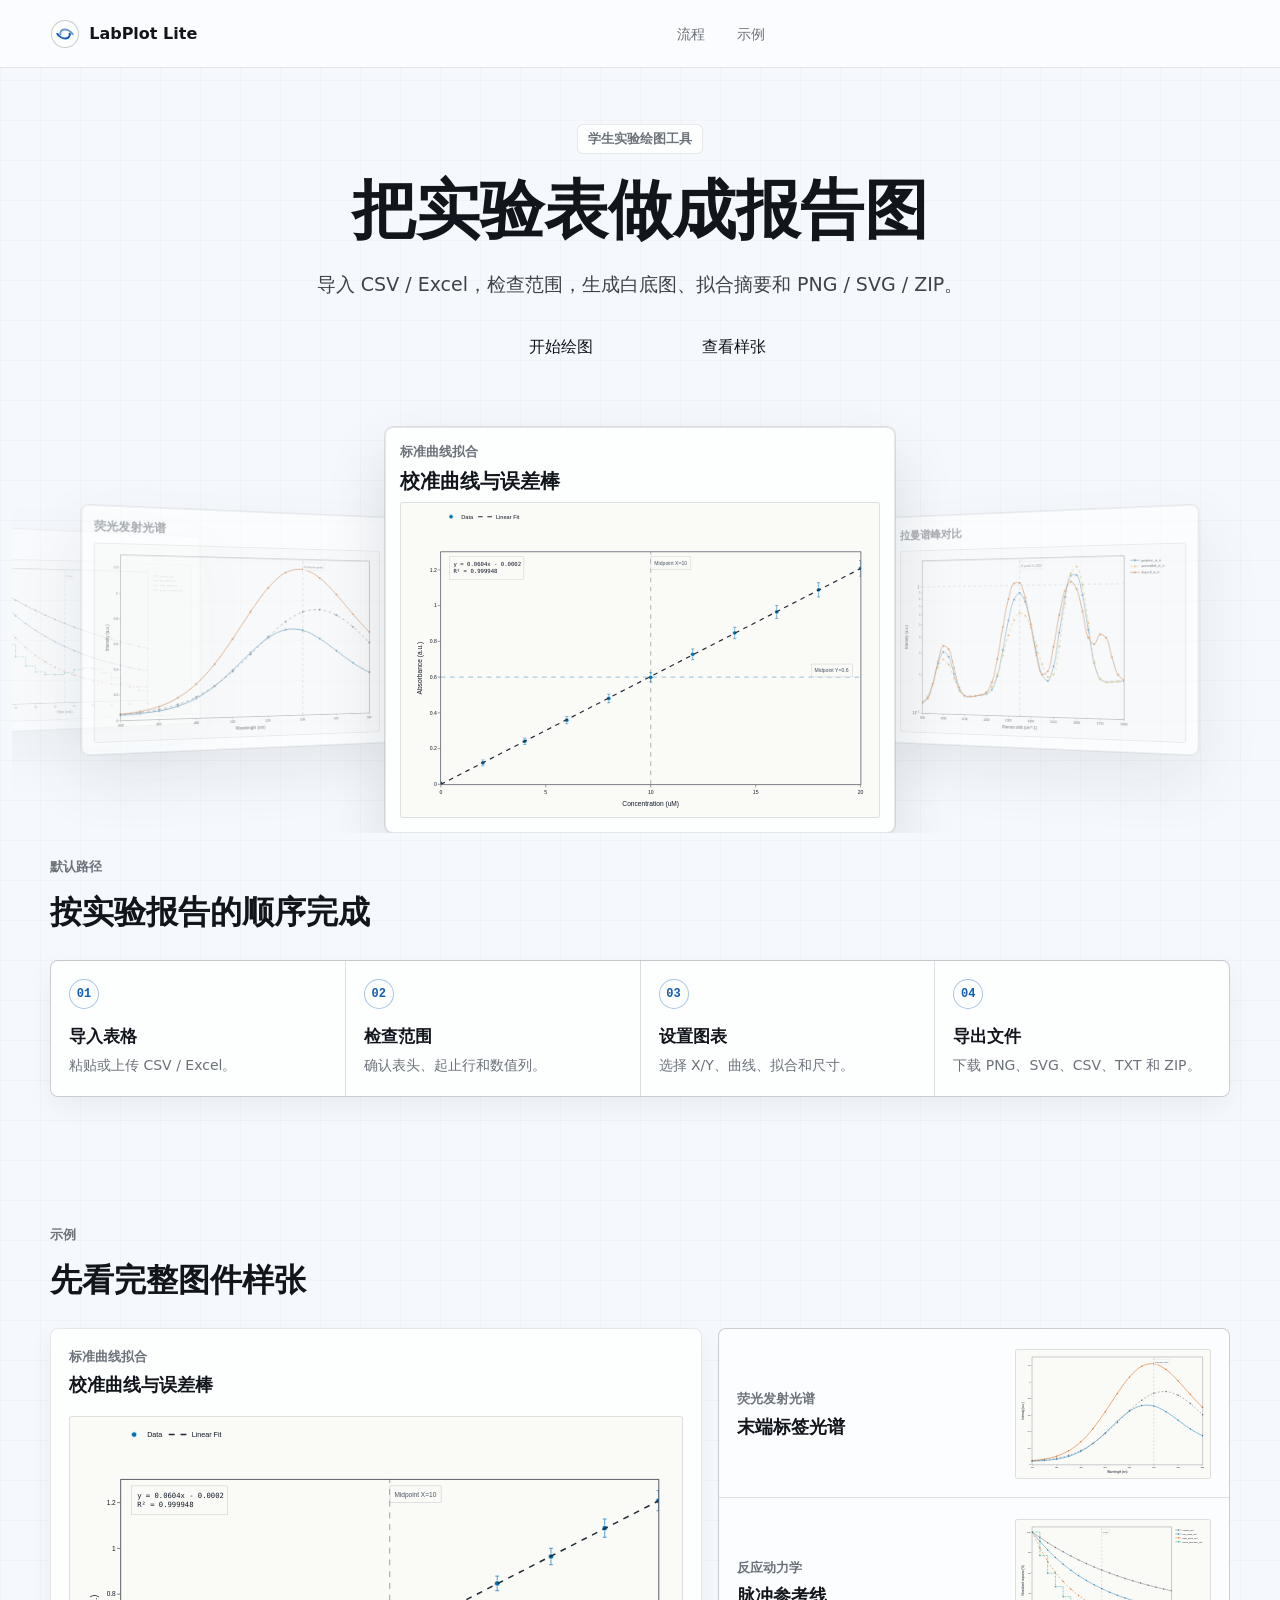
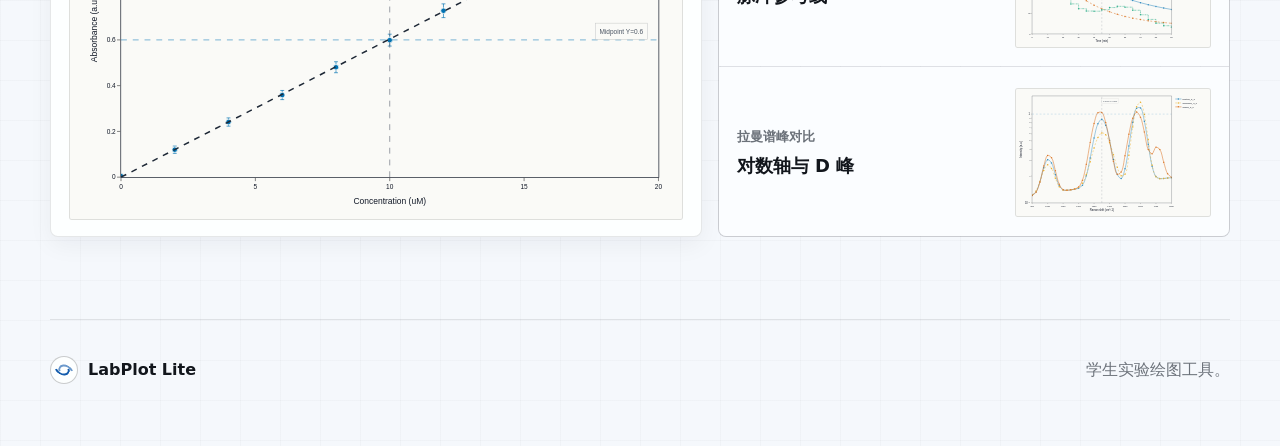
==== index.html @ a8cd8482 "Refine landing hero showcase" ====
<!doctype html>
<html lang="zh-CN">
<head>
  <meta charset="utf-8">
  <meta name="viewport" content="width=device-width, initial-scale=1, viewport-fit=cover">
  <meta http-equiv="Content-Security-Policy" content="default-src 'self'; script-src 'self' https://1.www.s81c.com https://cdn.jsdelivr.net https://cdn.plot.ly; style-src 'self' 'unsafe-inline'; img-src 'self' data: blob:; connect-src 'self' data: blob:; object-src 'none'; base-uri 'self'; form-action 'none'">
  <link rel="icon" href="./static/logo_dark.png" type="image/png">
  <title>LabPlot Lite - 学生实验绘图工具</title>
  <script src="./static/theme.js"></script>
  <link rel="stylesheet" href="./static/style.css">
  <script type="module" src="https://1.www.s81c.com/common/carbon/web-components/version/v2.17.0/button.min.js" integrity="sha384-37nzM7RkCqKEoweIhup6IehzDkCjyC3H0004vi7UYiESsNPlRlporfpXPCtAKk6b" crossorigin="anonymous"></script>
  <script defer src="./static/js/landing-motion.js"></script>
</head>

<body>
  <main class="site landing-page" id="main-content">
    <header class="nav">
      <a class="brand" href="./index.html" aria-label="LabPlot Lite 首页">
        <span class="brand-mark" aria-hidden="true"></span>
        <span class="brand-text">LabPlot Lite</span>
      </a>

      <nav class="nav-links" aria-label="首页导航">
        <a href="#workflow">流程</a>
        <a href="#samples">示例</a>
      </nav>
    </header>

    <section class="hero landing-hero" id="heroSection" aria-labelledby="heroTitle">
      <div class="hero-copy">
        <div class="eyebrow">学生实验绘图工具</div>
        <h1 id="heroTitle">把实验表做成报告图</h1>
        <p class="hero-desc">导入 CSV / Excel，检查范围，生成白底图、拟合摘要和 PNG / SVG / ZIP。</p>

        <div class="hero-actions">
          <cds-button href="./workbench.html?mode=simple" kind="primary" size="lg">开始绘图</cds-button>
          <cds-button href="#samples" kind="tertiary" size="md">查看样张</cds-button>
        </div>
      </div>

      <div class="hero-showcase" aria-label="真实样例图件预览">
        <a class="hero-showcase-card hero-showcase-card-side hero-showcase-card-left-far" href="./workbench.html?sample=sample_02_voltage_scale.xlsx">
          <span>反应动力学</span>
          <img class="sample-preview-image" src="./static/sample-previews/sample_02_voltage_scale.svg" alt="" decoding="async">
        </a>

        <a class="hero-showcase-card hero-showcase-card-side hero-showcase-card-left" href="./workbench.html?sample=sample_01_temp_c_to_k.xlsx">
          <span>荧光发射光谱</span>
          <img class="sample-preview-image" src="./static/sample-previews/sample_01_temp_c_to_k.svg" alt="" decoding="async">
        </a>

        <a class="hero-showcase-card hero-showcase-card-main" href="./workbench.html?sample=sample_03_abs_error.xlsx" aria-label="打开标准曲线拟合样例">
          <span>标准曲线拟合</span>
          <strong>校准曲线与误差棒</strong>
          <img
            class="sample-preview-image"
            src="./static/sample-previews/sample_03_abs_error.svg"
            alt="由 sample_03_abs_error.xlsx 生成的标准曲线拟合图预览"
            decoding="async"
          >
        </a>

        <a class="hero-showcase-card hero-showcase-card-side hero-showcase-card-right" href="./workbench.html?sample=sample_04_invalid_log.xlsx">
          <span>拉曼谱峰对比</span>
          <img class="sample-preview-image" src="./static/sample-previews/sample_04_invalid_log.svg" alt="" decoding="async">
        </a>
      </div>
    </section>

    <section class="workflow-section" id="workflow" aria-labelledby="workflowTitle">
      <div class="section-heading" data-reveal>
        <span>默认路径</span>
        <h2 id="workflowTitle">按实验报告的顺序完成</h2>
      </div>

      <ol class="workflow-list" aria-label="LabPlot Lite 使用流程" data-reveal>
        <li>
          <span>01</span>
          <strong>导入表格</strong>
          <p>粘贴或上传 CSV / Excel。</p>
        </li>
        <li>
          <span>02</span>
          <strong>检查范围</strong>
          <p>确认表头、起止行和数值列。</p>
        </li>
        <li>
          <span>03</span>
          <strong>设置图表</strong>
          <p>选择 X/Y、曲线、拟合和尺寸。</p>
        </li>
        <li>
          <span>04</span>
          <strong>导出文件</strong>
          <p>下载 PNG、SVG、CSV、TXT 和 ZIP。</p>
        </li>
      </ol>
    </section>

    <section class="sample-gallery" id="samples" aria-labelledby="samplesTitle">
      <div class="section-heading" data-reveal>
        <span>示例</span>
        <h2 id="samplesTitle">先看完整图件样张</h2>
      </div>

      <div class="sample-chart-grid">
        <a class="sample-chart-card sample-chart-wide" href="./workbench.html?sample=sample_03_abs_error.xlsx" data-reveal>
          <div>
            <span>标准曲线拟合</span>
            <strong>校准曲线与误差棒</strong>
          </div>
          <img
            class="sample-preview-image"
            src="./static/sample-previews/sample_03_abs_error.svg"
            alt=""
            loading="lazy"
            decoding="async"
          >
        </a>

        <div class="sample-chart-list" data-reveal>
          <a class="sample-chart-card sample-chart-row" href="./workbench.html?sample=sample_01_temp_c_to_k.xlsx">
            <div>
              <span>荧光发射光谱</span>
              <strong>末端标签光谱</strong>
            </div>
            <img class="sample-preview-image" src="./static/sample-previews/sample_01_temp_c_to_k.svg" alt="" loading="lazy" decoding="async">
          </a>

          <a class="sample-chart-card sample-chart-row" href="./workbench.html?sample=sample_02_voltage_scale.xlsx">
            <div>
              <span>反应动力学</span>
              <strong>脉冲参考线</strong>
            </div>
            <img class="sample-preview-image" src="./static/sample-previews/sample_02_voltage_scale.svg" alt="" loading="lazy" decoding="async">
          </a>

          <a class="sample-chart-card sample-chart-row" href="./workbench.html?sample=sample_04_invalid_log.xlsx">
            <div>
              <span>拉曼谱峰对比</span>
              <strong>对数轴与 D 峰</strong>
            </div>
            <img class="sample-preview-image" src="./static/sample-previews/sample_04_invalid_log.svg" alt="" loading="lazy" decoding="async">
          </a>
        </div>
      </div>
    </section>

    <footer class="footer">
      <div class="footer-brand">
        <span class="brand-mark" aria-hidden="true"></span>
        <strong>LabPlot Lite</strong>
      </div>
      <p>学生实验绘图工具。</p>
    </footer>
  </main>
</body>
</html>
---- static/style.css ----
@import "./styles/base.css";
@import "./styles/navigation.css";
@import "./styles/landing.css";
@import "./styles/workbench.css";
@import "./styles/plot.css";
@import "./styles/footer.css";
@import "./styles/responsive.css";
@import "./styles/motion.css";

body {
  font-family: var(--font-sans);
}

.hero h1,
.section-heading h2,
.mode-landing h1,
.simple-mode h1,
.workbench-head h1 {
  font-family: var(--font-display);
}

#plotForm {
  container-type: inline-size;
}

.plot-config-main,
.plot-readiness {
  min-width: 0;
}

cds-button[aria-disabled="true"] {
  pointer-events: none;
  cursor: not-allowed;
  opacity: 0.55;
}

@container (max-width: 940px) {
  .plot-config-layout {
    grid-template-columns: 1fr;
  }

  .plot-readiness-grid {
    grid-template-columns: repeat(3, minmax(0, 1fr));
  }
}
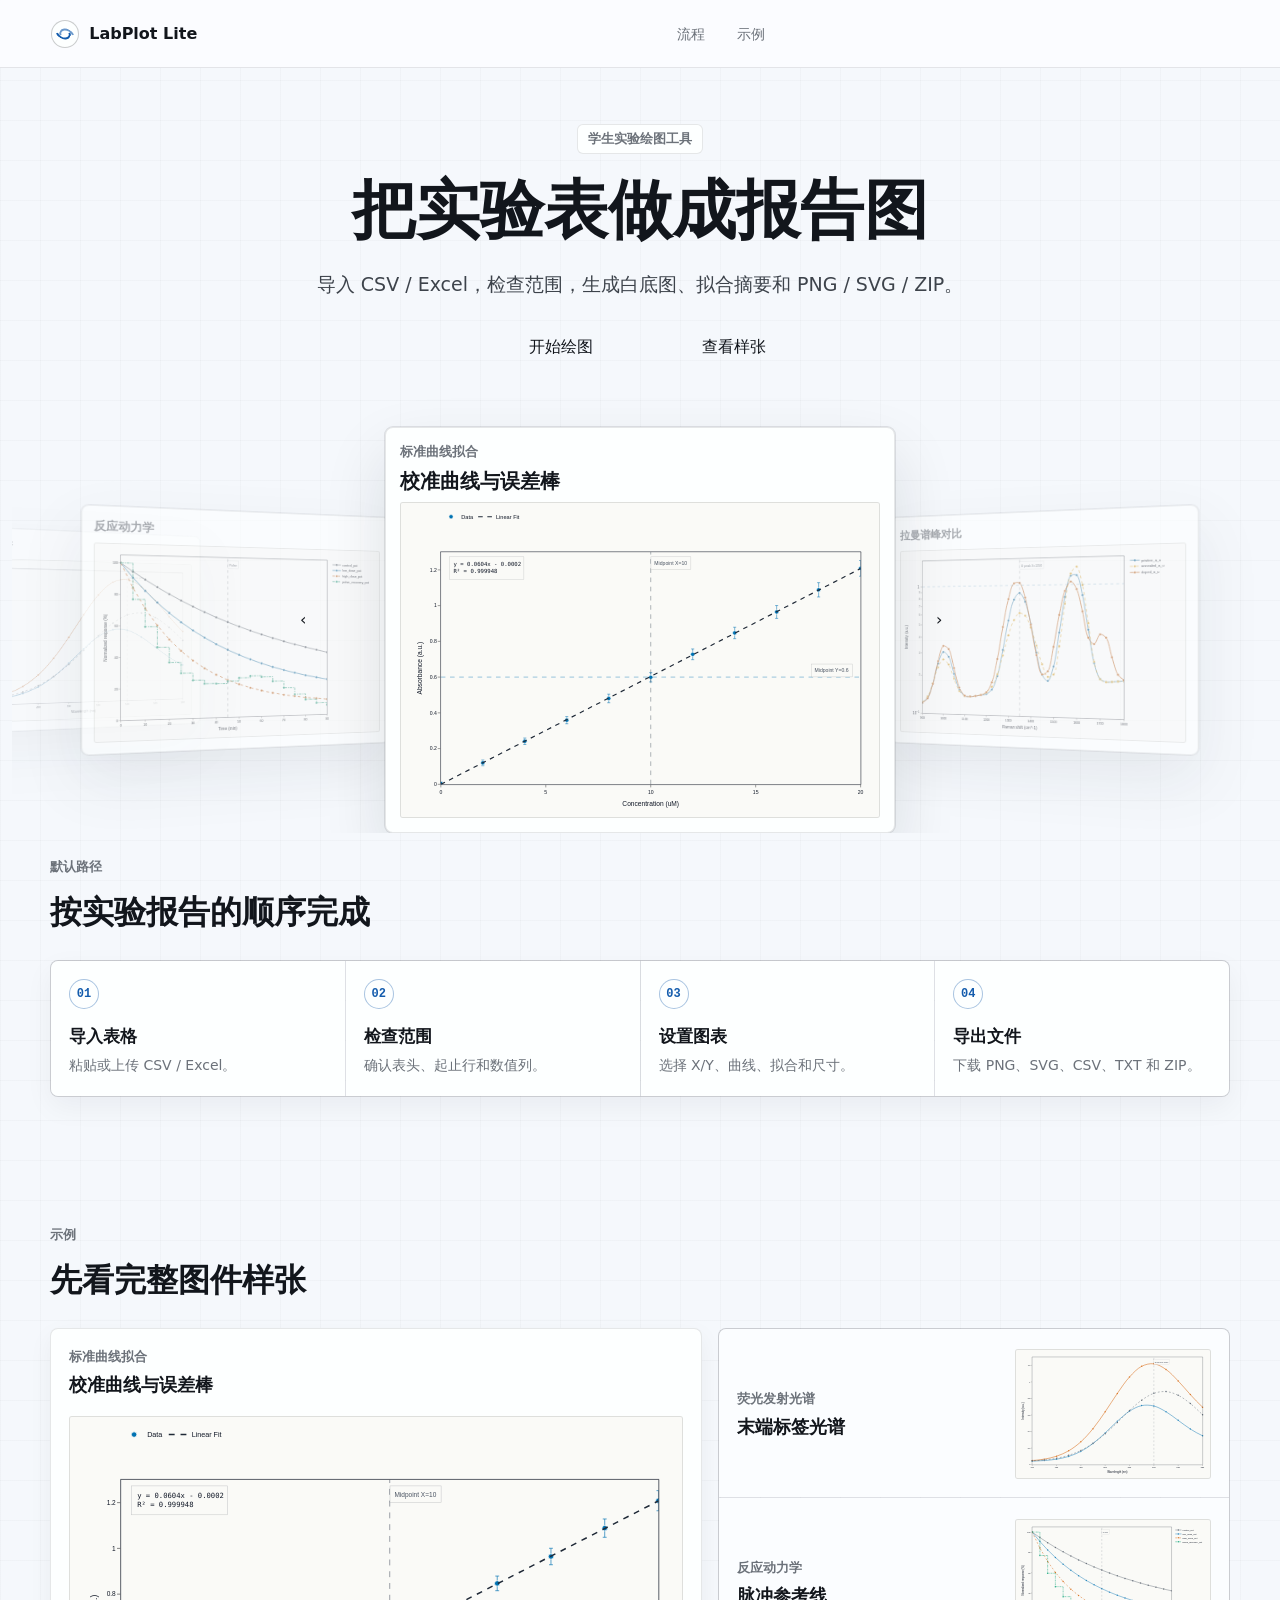
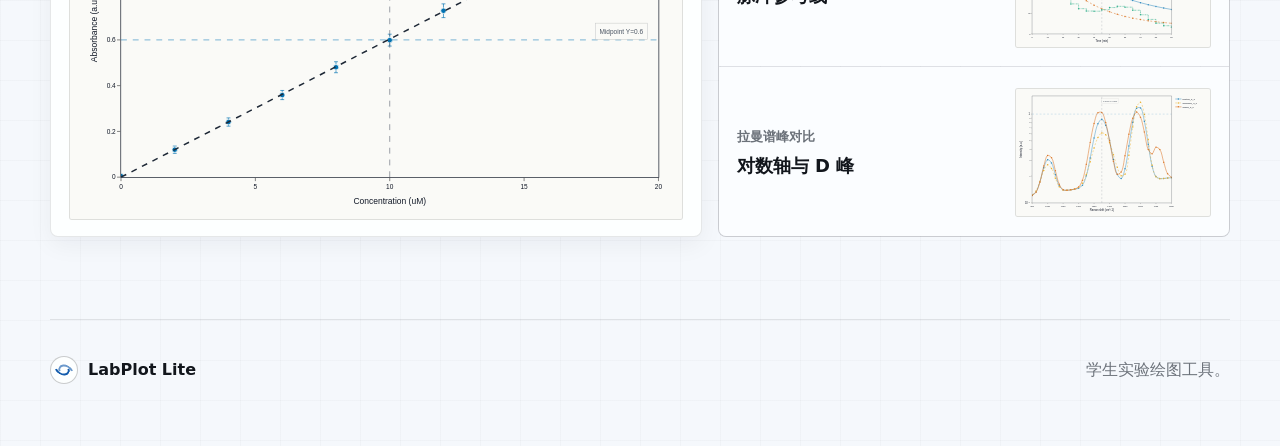
==== commit b278ee89: "Add landing hero carousel controls" ====
--- a/index.html
+++ b/index.html
@@ -38,32 +38,41 @@
         </div>
       </div>
 
-      <div class="hero-showcase" aria-label="真实样例图件预览">
-        <a class="hero-showcase-card hero-showcase-card-side hero-showcase-card-left-far" href="./workbench.html?sample=sample_02_voltage_scale.xlsx">
-          <span>反应动力学</span>
-          <img class="sample-preview-image" src="./static/sample-previews/sample_02_voltage_scale.svg" alt="" decoding="async">
-        </a>
+      <div class="hero-showcase-shell" data-hero-carousel>
+        <cds-button class="hero-showcase-control hero-showcase-control-prev" kind="tertiary" size="sm" aria-label="上一张样张" tooltip-text="上一张样张" has-icon-only data-hero-prev>‹</cds-button>
 
-        <a class="hero-showcase-card hero-showcase-card-side hero-showcase-card-left" href="./workbench.html?sample=sample_01_temp_c_to_k.xlsx">
-          <span>荧光发射光谱</span>
-          <img class="sample-preview-image" src="./static/sample-previews/sample_01_temp_c_to_k.svg" alt="" decoding="async">
-        </a>
+        <div class="hero-showcase" aria-label="真实样例图件预览" data-hero-track>
+          <a class="hero-showcase-card hero-showcase-card-side hero-showcase-card-left-far" href="./workbench.html?sample=sample_01_temp_c_to_k.xlsx" data-hero-card>
+            <span>荧光发射光谱</span>
+            <strong>末端标签光谱</strong>
+            <img class="sample-preview-image" src="./static/sample-previews/sample_01_temp_c_to_k.svg" alt="" decoding="async">
+          </a>
 
-        <a class="hero-showcase-card hero-showcase-card-main" href="./workbench.html?sample=sample_03_abs_error.xlsx" aria-label="打开标准曲线拟合样例">
-          <span>标准曲线拟合</span>
-          <strong>校准曲线与误差棒</strong>
-          <img
-            class="sample-preview-image"
-            src="./static/sample-previews/sample_03_abs_error.svg"
-            alt="由 sample_03_abs_error.xlsx 生成的标准曲线拟合图预览"
-            decoding="async"
-          >
-        </a>
+          <a class="hero-showcase-card hero-showcase-card-side hero-showcase-card-left" href="./workbench.html?sample=sample_02_voltage_scale.xlsx" data-hero-card>
+            <span>反应动力学</span>
+            <strong>脉冲参考线</strong>
+            <img class="sample-preview-image" src="./static/sample-previews/sample_02_voltage_scale.svg" alt="" decoding="async">
+          </a>
 
-        <a class="hero-showcase-card hero-showcase-card-side hero-showcase-card-right" href="./workbench.html?sample=sample_04_invalid_log.xlsx">
-          <span>拉曼谱峰对比</span>
-          <img class="sample-preview-image" src="./static/sample-previews/sample_04_invalid_log.svg" alt="" decoding="async">
-        </a>
+          <a class="hero-showcase-card hero-showcase-card-main" href="./workbench.html?sample=sample_03_abs_error.xlsx" aria-label="打开标准曲线拟合样例" data-hero-card data-hero-active="true">
+            <span>标准曲线拟合</span>
+            <strong>校准曲线与误差棒</strong>
+            <img
+              class="sample-preview-image"
+              src="./static/sample-previews/sample_03_abs_error.svg"
+              alt="由 sample_03_abs_error.xlsx 生成的标准曲线拟合图预览"
+              decoding="async"
+            >
+          </a>
+
+          <a class="hero-showcase-card hero-showcase-card-side hero-showcase-card-right" href="./workbench.html?sample=sample_04_invalid_log.xlsx" data-hero-card>
+            <span>拉曼谱峰对比</span>
+            <strong>对数轴与 D 峰</strong>
+            <img class="sample-preview-image" src="./static/sample-previews/sample_04_invalid_log.svg" alt="" decoding="async">
+          </a>
+        </div>
+
+        <cds-button class="hero-showcase-control hero-showcase-control-next" kind="tertiary" size="sm" aria-label="下一张样张" tooltip-text="下一张样张" has-icon-only data-hero-next>›</cds-button>
       </div>
     </section>
 
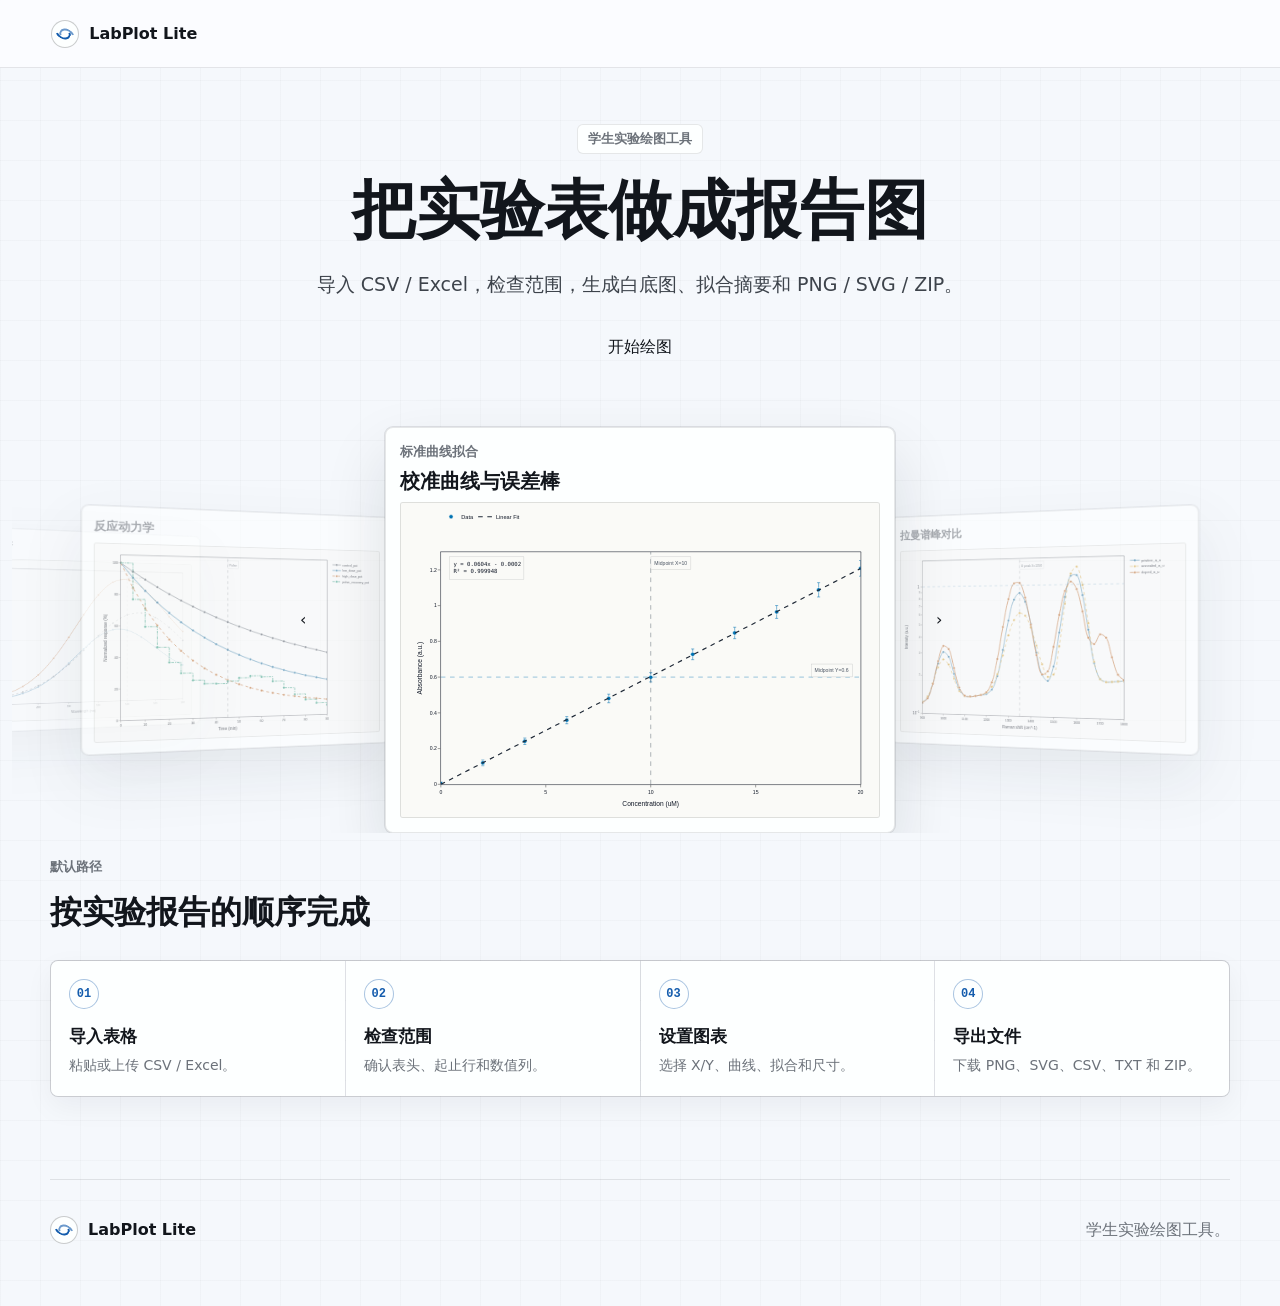
==== commit ae4c07a8: "Remove redundant landing sample section" ====
--- a/index.html
+++ b/index.html
@@ -19,11 +19,6 @@
         <span class="brand-mark" aria-hidden="true"></span>
         <span class="brand-text">LabPlot Lite</span>
       </a>
-
-      <nav class="nav-links" aria-label="首页导航">
-        <a href="#workflow">流程</a>
-        <a href="#samples">示例</a>
-      </nav>
     </header>
 
     <section class="hero landing-hero" id="heroSection" aria-labelledby="heroTitle">
@@ -34,7 +29,6 @@
 
         <div class="hero-actions">
           <cds-button href="./workbench.html?mode=simple" kind="primary" size="lg">开始绘图</cds-button>
-          <cds-button href="#samples" kind="tertiary" size="md">查看样张</cds-button>
         </div>
       </div>
 
@@ -106,55 +100,6 @@
       </ol>
     </section>
 
-    <section class="sample-gallery" id="samples" aria-labelledby="samplesTitle">
-      <div class="section-heading" data-reveal>
-        <span>示例</span>
-        <h2 id="samplesTitle">先看完整图件样张</h2>
-      </div>
-
-      <div class="sample-chart-grid">
-        <a class="sample-chart-card sample-chart-wide" href="./workbench.html?sample=sample_03_abs_error.xlsx" data-reveal>
-          <div>
-            <span>标准曲线拟合</span>
-            <strong>校准曲线与误差棒</strong>
-          </div>
-          <img
-            class="sample-preview-image"
-            src="./static/sample-previews/sample_03_abs_error.svg"
-            alt=""
-            loading="lazy"
-            decoding="async"
-          >
-        </a>
-
-        <div class="sample-chart-list" data-reveal>
-          <a class="sample-chart-card sample-chart-row" href="./workbench.html?sample=sample_01_temp_c_to_k.xlsx">
-            <div>
-              <span>荧光发射光谱</span>
-              <strong>末端标签光谱</strong>
-            </div>
-            <img class="sample-preview-image" src="./static/sample-previews/sample_01_temp_c_to_k.svg" alt="" loading="lazy" decoding="async">
-          </a>
-
-          <a class="sample-chart-card sample-chart-row" href="./workbench.html?sample=sample_02_voltage_scale.xlsx">
-            <div>
-              <span>反应动力学</span>
-              <strong>脉冲参考线</strong>
-            </div>
-            <img class="sample-preview-image" src="./static/sample-previews/sample_02_voltage_scale.svg" alt="" loading="lazy" decoding="async">
-          </a>
-
-          <a class="sample-chart-card sample-chart-row" href="./workbench.html?sample=sample_04_invalid_log.xlsx">
-            <div>
-              <span>拉曼谱峰对比</span>
-              <strong>对数轴与 D 峰</strong>
-            </div>
-            <img class="sample-preview-image" src="./static/sample-previews/sample_04_invalid_log.svg" alt="" loading="lazy" decoding="async">
-          </a>
-        </div>
-      </div>
-    </section>
-
     <footer class="footer">
       <div class="footer-brand">
         <span class="brand-mark" aria-hidden="true"></span>
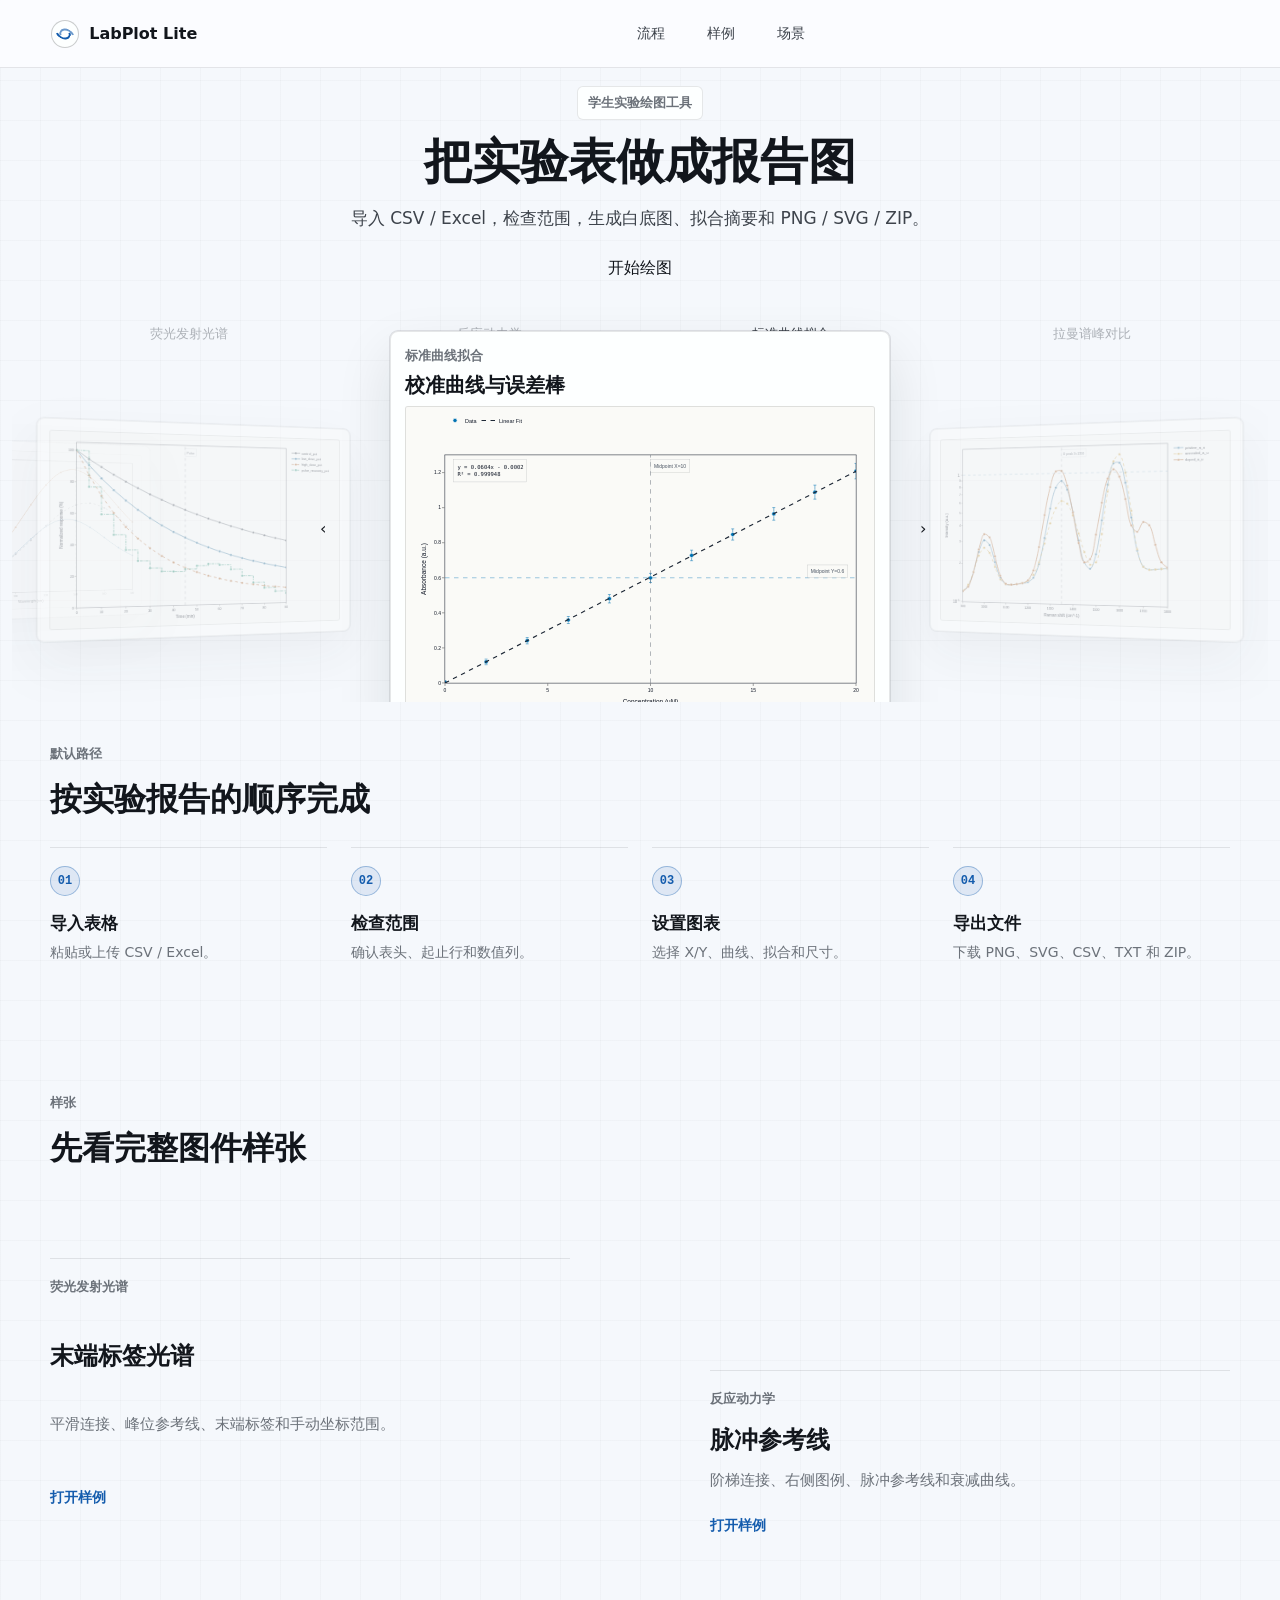
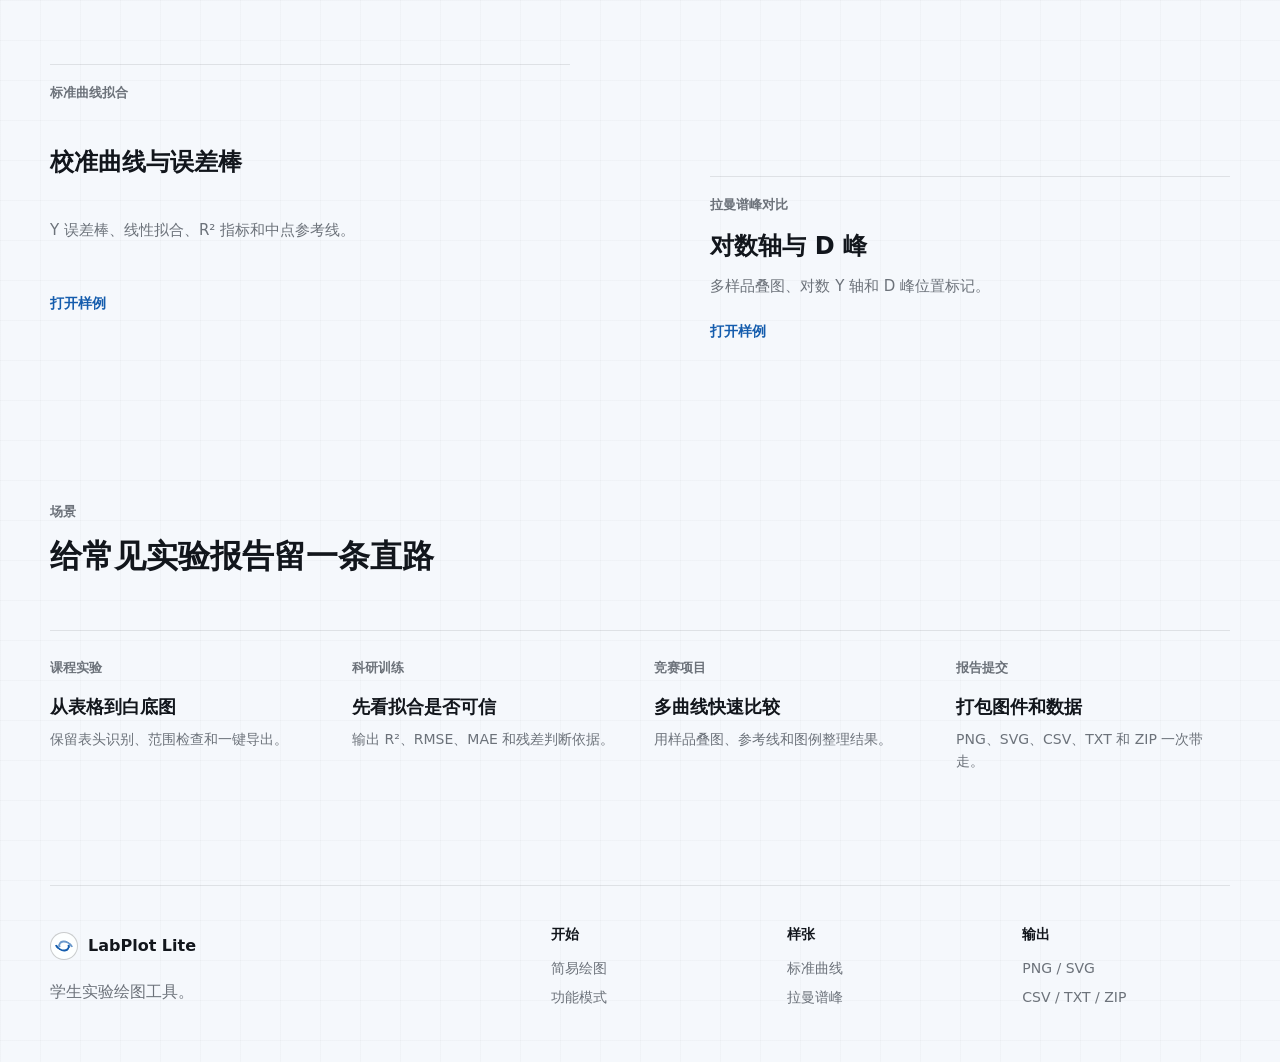
==== commit 69f46a8c: "Polish landing page showcase" ====
--- a/index.html
+++ b/index.html
@@ -19,6 +19,11 @@
         <span class="brand-mark" aria-hidden="true"></span>
         <span class="brand-text">LabPlot Lite</span>
       </a>
+      <nav class="nav-links" aria-label="首页导航">
+        <a href="#workflow">流程</a>
+        <a href="#samples">样例</a>
+        <a href="#useCases">场景</a>
+      </nav>
     </header>
 
     <section class="hero landing-hero" id="heroSection" aria-labelledby="heroTitle">
@@ -33,9 +38,16 @@
       </div>
 
       <div class="hero-showcase-shell" data-hero-carousel>
-        <cds-button class="hero-showcase-control hero-showcase-control-prev" kind="tertiary" size="sm" aria-label="上一张样张" tooltip-text="上一张样张" has-icon-only data-hero-prev>‹</cds-button>
-
-        <div class="hero-showcase" aria-label="真实样例图件预览" data-hero-track>
+        <div class="hero-showcase-labels" aria-hidden="true">
+          <span data-hero-label>荧光发射光谱</span>
+          <span data-hero-label>反应动力学</span>
+          <span data-hero-label data-hero-label-active="true">标准曲线拟合</span>
+          <span data-hero-label>拉曼谱峰对比</span>
+        </div>
+
+        <cds-button class="hero-showcase-control hero-showcase-control-prev" kind="tertiary" size="sm" aria-label="上一张样张" has-icon-only data-hero-prev>‹</cds-button>
+
+        <div class="hero-showcase" aria-label="真实样例图件预览">
           <a class="hero-showcase-card hero-showcase-card-side hero-showcase-card-left-far" href="./workbench.html?sample=sample_01_temp_c_to_k.xlsx" data-hero-card>
             <span>荧光发射光谱</span>
             <strong>末端标签光谱</strong>
@@ -66,7 +78,7 @@
           </a>
         </div>
 
-        <cds-button class="hero-showcase-control hero-showcase-control-next" kind="tertiary" size="sm" aria-label="下一张样张" tooltip-text="下一张样张" has-icon-only data-hero-next>›</cds-button>
+        <cds-button class="hero-showcase-control hero-showcase-control-next" kind="tertiary" size="sm" aria-label="下一张样张" has-icon-only data-hero-next>›</cds-button>
       </div>
     </section>
 
@@ -100,12 +112,96 @@
       </ol>
     </section>
 
+    <section class="sample-index-section" id="samples" aria-labelledby="samplesTitle">
+      <div class="section-heading" data-reveal>
+        <span>样张</span>
+        <h2 id="samplesTitle">先看完整图件样张</h2>
+      </div>
+
+      <div class="sample-index-list" data-reveal>
+        <a class="sample-index-item" href="./workbench.html?sample=sample_01_temp_c_to_k.xlsx">
+          <span>荧光发射光谱</span>
+          <strong>末端标签光谱</strong>
+          <p>平滑连接、峰位参考线、末端标签和手动坐标范围。</p>
+          <em>打开样例</em>
+        </a>
+        <a class="sample-index-item sample-index-offset" href="./workbench.html?sample=sample_02_voltage_scale.xlsx">
+          <span>反应动力学</span>
+          <strong>脉冲参考线</strong>
+          <p>阶梯连接、右侧图例、脉冲参考线和衰减曲线。</p>
+          <em>打开样例</em>
+        </a>
+        <a class="sample-index-item" href="./workbench.html?sample=sample_03_abs_error.xlsx">
+          <span>标准曲线拟合</span>
+          <strong>校准曲线与误差棒</strong>
+          <p>Y 误差棒、线性拟合、R² 指标和中点参考线。</p>
+          <em>打开样例</em>
+        </a>
+        <a class="sample-index-item sample-index-offset" href="./workbench.html?sample=sample_04_invalid_log.xlsx">
+          <span>拉曼谱峰对比</span>
+          <strong>对数轴与 D 峰</strong>
+          <p>多样品叠图、对数 Y 轴和 D 峰位置标记。</p>
+          <em>打开样例</em>
+        </a>
+      </div>
+    </section>
+
+    <section class="usecase-section" id="useCases" aria-labelledby="useCaseTitle">
+      <div class="section-heading" data-reveal>
+        <span>场景</span>
+        <h2 id="useCaseTitle">给常见实验报告留一条直路</h2>
+      </div>
+
+      <div class="usecase-list" data-reveal>
+        <div>
+          <span>课程实验</span>
+          <strong>从表格到白底图</strong>
+          <p>保留表头识别、范围检查和一键导出。</p>
+        </div>
+        <div>
+          <span>科研训练</span>
+          <strong>先看拟合是否可信</strong>
+          <p>输出 R²、RMSE、MAE 和残差判断依据。</p>
+        </div>
+        <div>
+          <span>竞赛项目</span>
+          <strong>多曲线快速比较</strong>
+          <p>用样品叠图、参考线和图例整理结果。</p>
+        </div>
+        <div>
+          <span>报告提交</span>
+          <strong>打包图件和数据</strong>
+          <p>PNG、SVG、CSV、TXT 和 ZIP 一次带走。</p>
+        </div>
+      </div>
+    </section>
+
     <footer class="footer">
-      <div class="footer-brand">
-        <span class="brand-mark" aria-hidden="true"></span>
-        <strong>LabPlot Lite</strong>
-      </div>
-      <p>学生实验绘图工具。</p>
+      <div class="footer-brand-block">
+        <div class="footer-brand">
+          <span class="brand-mark" aria-hidden="true"></span>
+          <strong>LabPlot Lite</strong>
+        </div>
+        <p>学生实验绘图工具。</p>
+      </div>
+
+      <nav class="footer-links" aria-label="页脚导航">
+        <div>
+          <strong>开始</strong>
+          <a href="./workbench.html?mode=simple">简易绘图</a>
+          <a href="./workbench.html">功能模式</a>
+        </div>
+        <div>
+          <strong>样张</strong>
+          <a href="./workbench.html?sample=sample_03_abs_error.xlsx">标准曲线</a>
+          <a href="./workbench.html?sample=sample_04_invalid_log.xlsx">拉曼谱峰</a>
+        </div>
+        <div>
+          <strong>输出</strong>
+          <span>PNG / SVG</span>
+          <span>CSV / TXT / ZIP</span>
+        </div>
+      </nav>
     </footer>
   </main>
 </body>
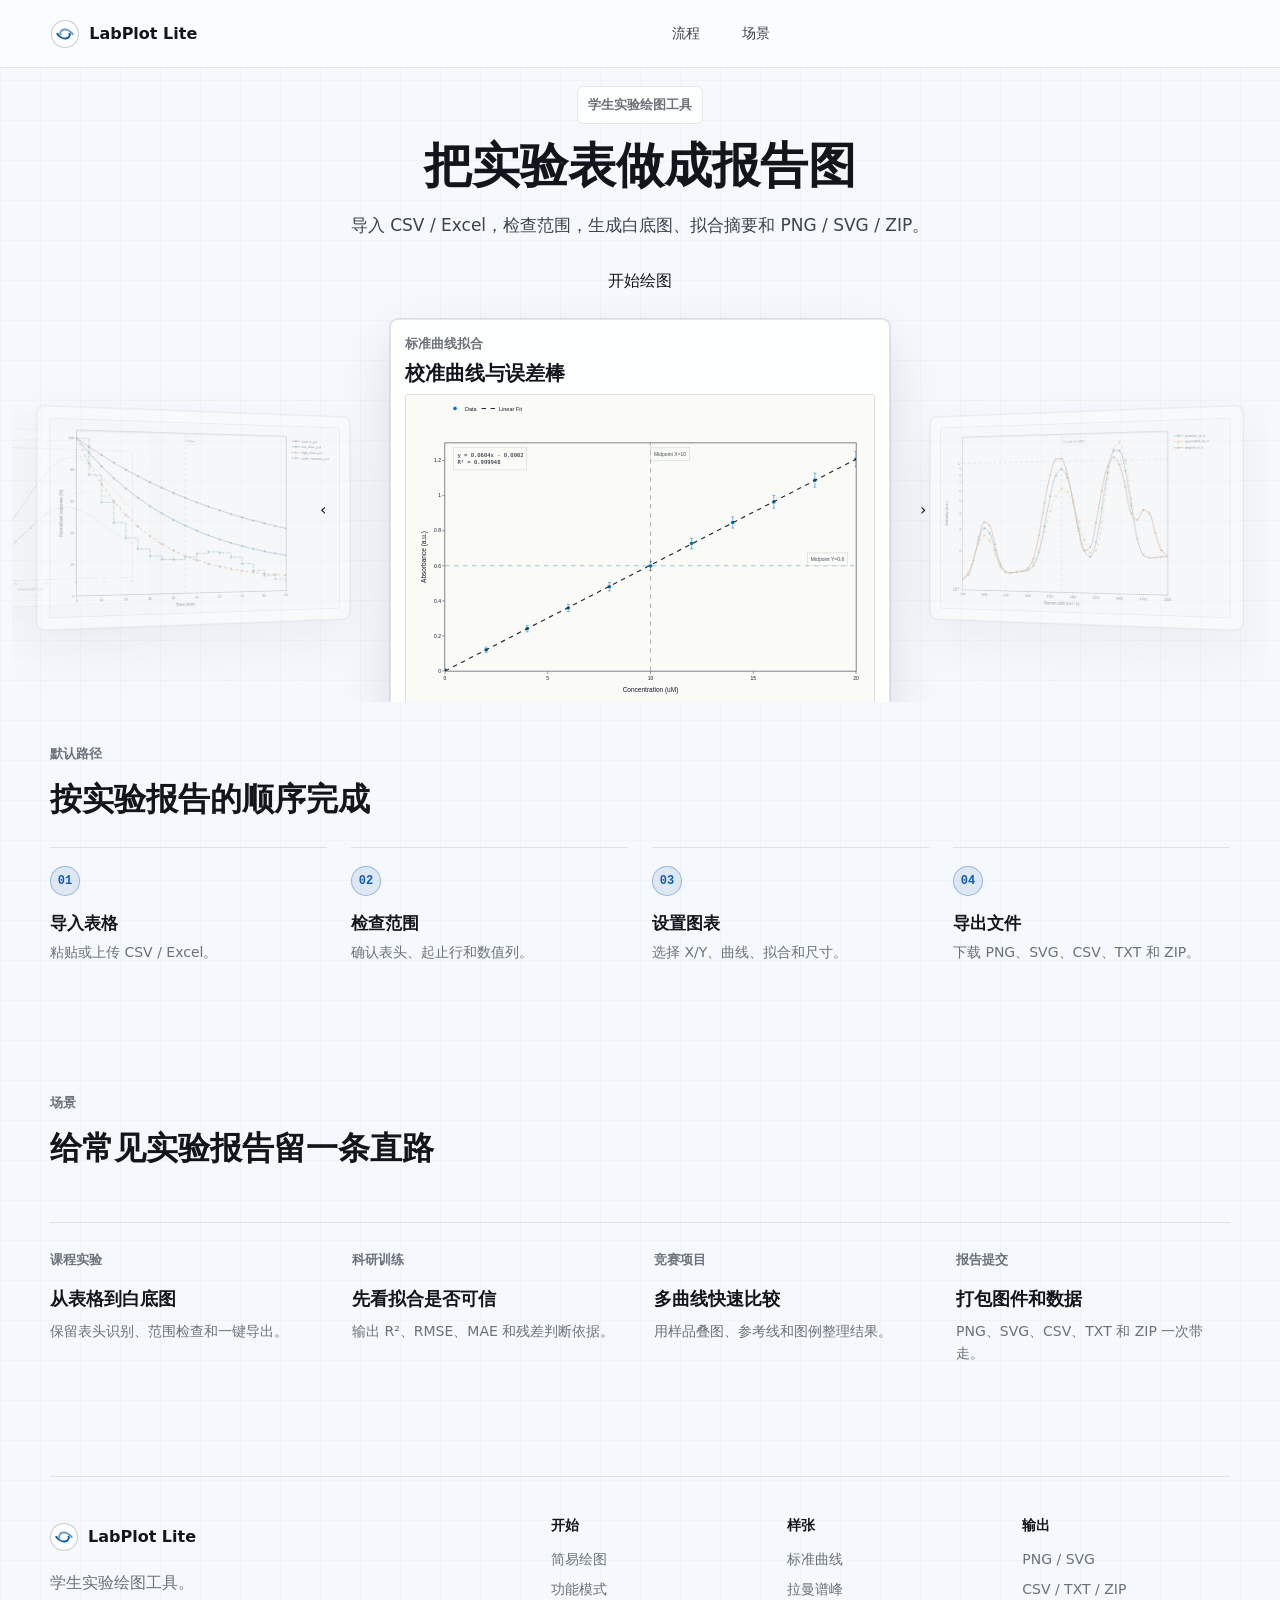
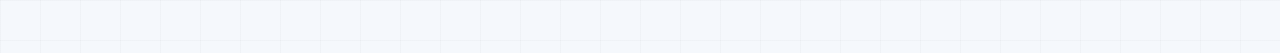
==== commit 6a47110a: "Remove duplicate landing sample content" ====
--- a/index.html
+++ b/index.html
@@ -21,7 +21,6 @@
       </a>
       <nav class="nav-links" aria-label="首页导航">
         <a href="#workflow">流程</a>
-        <a href="#samples">样例</a>
         <a href="#useCases">场景</a>
       </nav>
     </header>
@@ -38,13 +37,6 @@
       </div>
 
       <div class="hero-showcase-shell" data-hero-carousel>
-        <div class="hero-showcase-labels" aria-hidden="true">
-          <span data-hero-label>荧光发射光谱</span>
-          <span data-hero-label>反应动力学</span>
-          <span data-hero-label data-hero-label-active="true">标准曲线拟合</span>
-          <span data-hero-label>拉曼谱峰对比</span>
-        </div>
-
         <cds-button class="hero-showcase-control hero-showcase-control-prev" kind="tertiary" size="sm" aria-label="上一张样张" has-icon-only data-hero-prev>‹</cds-button>
 
         <div class="hero-showcase" aria-label="真实样例图件预览">
@@ -112,40 +104,6 @@
       </ol>
     </section>
 
-    <section class="sample-index-section" id="samples" aria-labelledby="samplesTitle">
-      <div class="section-heading" data-reveal>
-        <span>样张</span>
-        <h2 id="samplesTitle">先看完整图件样张</h2>
-      </div>
-
-      <div class="sample-index-list" data-reveal>
-        <a class="sample-index-item" href="./workbench.html?sample=sample_01_temp_c_to_k.xlsx">
-          <span>荧光发射光谱</span>
-          <strong>末端标签光谱</strong>
-          <p>平滑连接、峰位参考线、末端标签和手动坐标范围。</p>
-          <em>打开样例</em>
-        </a>
-        <a class="sample-index-item sample-index-offset" href="./workbench.html?sample=sample_02_voltage_scale.xlsx">
-          <span>反应动力学</span>
-          <strong>脉冲参考线</strong>
-          <p>阶梯连接、右侧图例、脉冲参考线和衰减曲线。</p>
-          <em>打开样例</em>
-        </a>
-        <a class="sample-index-item" href="./workbench.html?sample=sample_03_abs_error.xlsx">
-          <span>标准曲线拟合</span>
-          <strong>校准曲线与误差棒</strong>
-          <p>Y 误差棒、线性拟合、R² 指标和中点参考线。</p>
-          <em>打开样例</em>
-        </a>
-        <a class="sample-index-item sample-index-offset" href="./workbench.html?sample=sample_04_invalid_log.xlsx">
-          <span>拉曼谱峰对比</span>
-          <strong>对数轴与 D 峰</strong>
-          <p>多样品叠图、对数 Y 轴和 D 峰位置标记。</p>
-          <em>打开样例</em>
-        </a>
-      </div>
-    </section>
-
     <section class="usecase-section" id="useCases" aria-labelledby="useCaseTitle">
       <div class="section-heading" data-reveal>
         <span>场景</span>
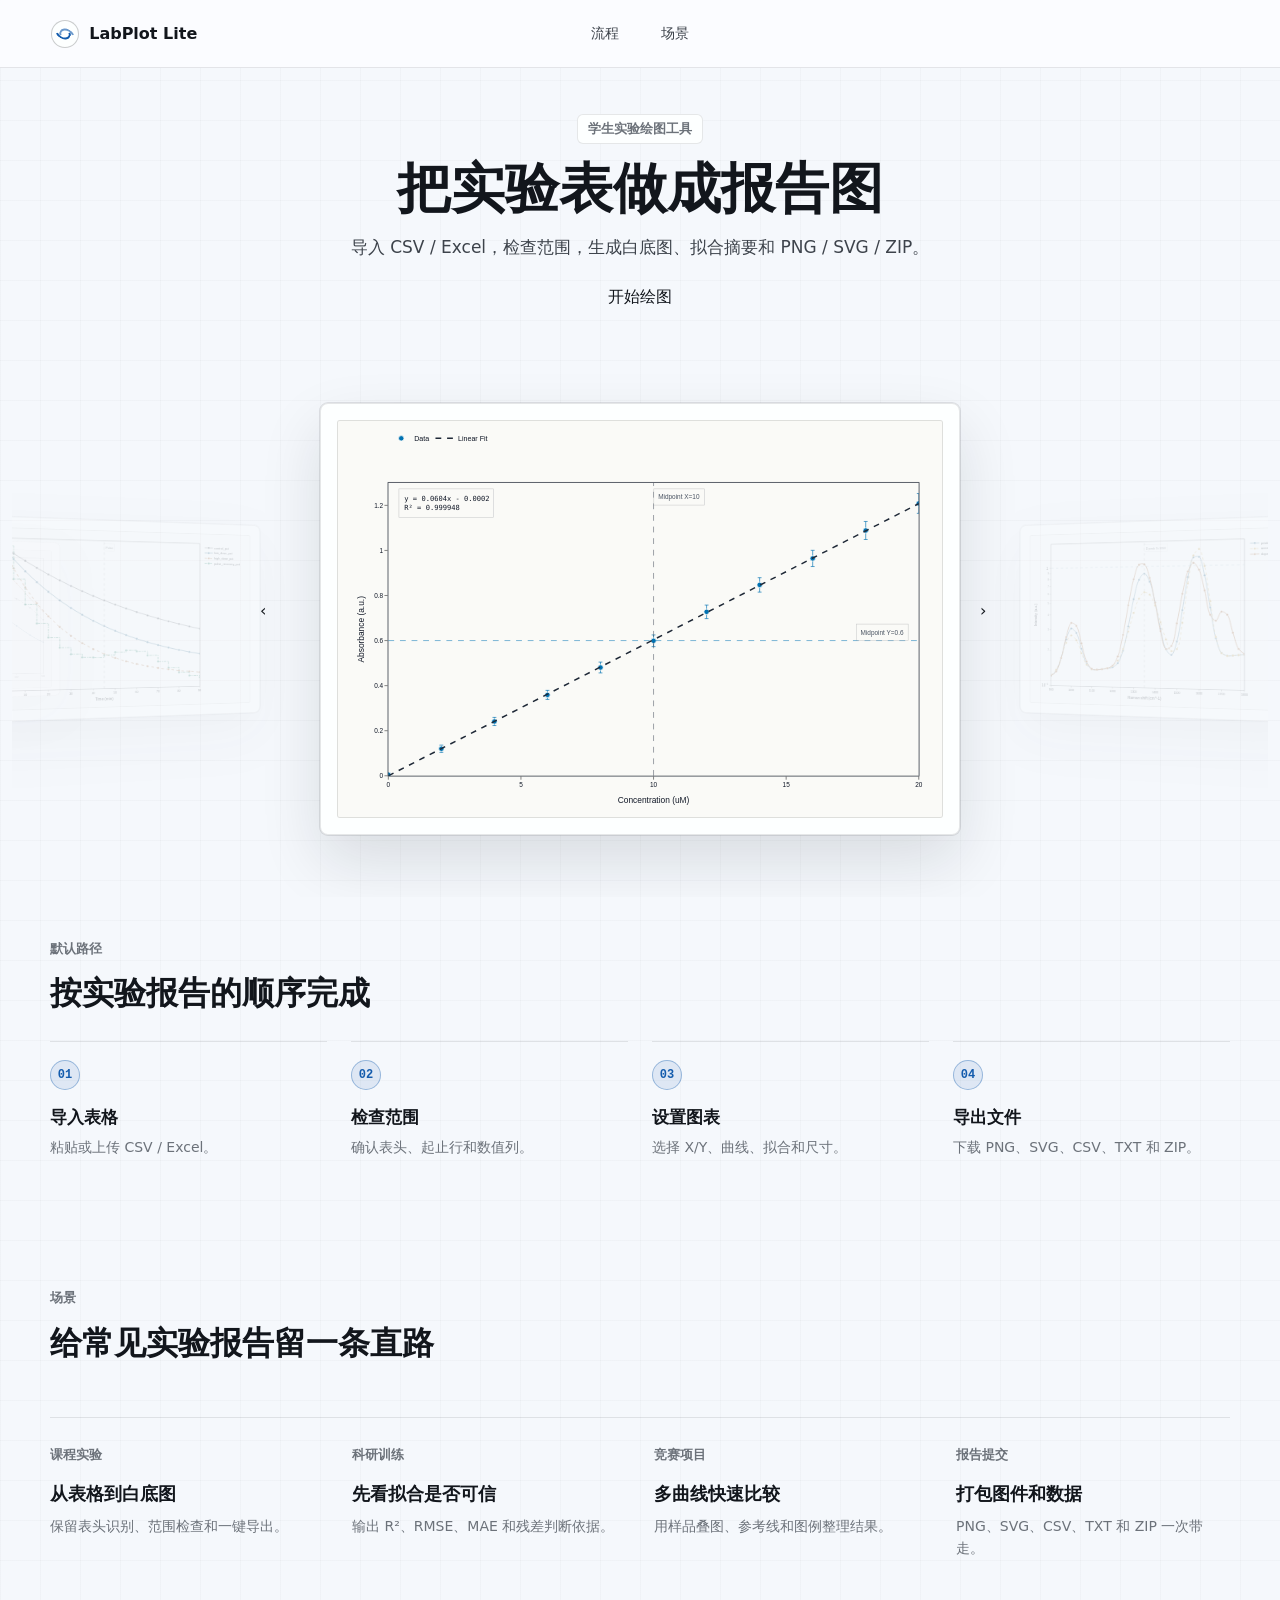
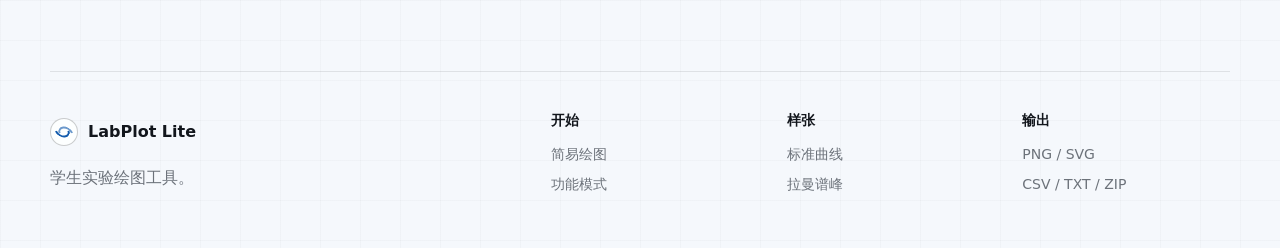
==== commit a5882de5: "Refine landing hero carousel" ====
--- a/index.html
+++ b/index.html
@@ -40,21 +40,15 @@
         <cds-button class="hero-showcase-control hero-showcase-control-prev" kind="tertiary" size="sm" aria-label="上一张样张" has-icon-only data-hero-prev>‹</cds-button>
 
         <div class="hero-showcase" aria-label="真实样例图件预览">
-          <a class="hero-showcase-card hero-showcase-card-side hero-showcase-card-left-far" href="./workbench.html?sample=sample_01_temp_c_to_k.xlsx" data-hero-card>
-            <span>荧光发射光谱</span>
-            <strong>末端标签光谱</strong>
+          <a class="hero-showcase-card hero-showcase-card-side hero-showcase-card-left-far" href="./workbench.html?sample=sample_01_temp_c_to_k.xlsx" aria-label="打开荧光发射光谱样例" data-hero-card>
             <img class="sample-preview-image" src="./static/sample-previews/sample_01_temp_c_to_k.svg" alt="" decoding="async">
           </a>
 
-          <a class="hero-showcase-card hero-showcase-card-side hero-showcase-card-left" href="./workbench.html?sample=sample_02_voltage_scale.xlsx" data-hero-card>
-            <span>反应动力学</span>
-            <strong>脉冲参考线</strong>
+          <a class="hero-showcase-card hero-showcase-card-side hero-showcase-card-left" href="./workbench.html?sample=sample_02_voltage_scale.xlsx" aria-label="打开反应动力学样例" data-hero-card>
             <img class="sample-preview-image" src="./static/sample-previews/sample_02_voltage_scale.svg" alt="" decoding="async">
           </a>
 
           <a class="hero-showcase-card hero-showcase-card-main" href="./workbench.html?sample=sample_03_abs_error.xlsx" aria-label="打开标准曲线拟合样例" data-hero-card data-hero-active="true">
-            <span>标准曲线拟合</span>
-            <strong>校准曲线与误差棒</strong>
             <img
               class="sample-preview-image"
               src="./static/sample-previews/sample_03_abs_error.svg"
@@ -63,9 +57,7 @@
             >
           </a>
 
-          <a class="hero-showcase-card hero-showcase-card-side hero-showcase-card-right" href="./workbench.html?sample=sample_04_invalid_log.xlsx" data-hero-card>
-            <span>拉曼谱峰对比</span>
-            <strong>对数轴与 D 峰</strong>
+          <a class="hero-showcase-card hero-showcase-card-side hero-showcase-card-right" href="./workbench.html?sample=sample_04_invalid_log.xlsx" aria-label="打开拉曼谱峰对比样例" data-hero-card>
             <img class="sample-preview-image" src="./static/sample-previews/sample_04_invalid_log.svg" alt="" decoding="async">
           </a>
         </div>
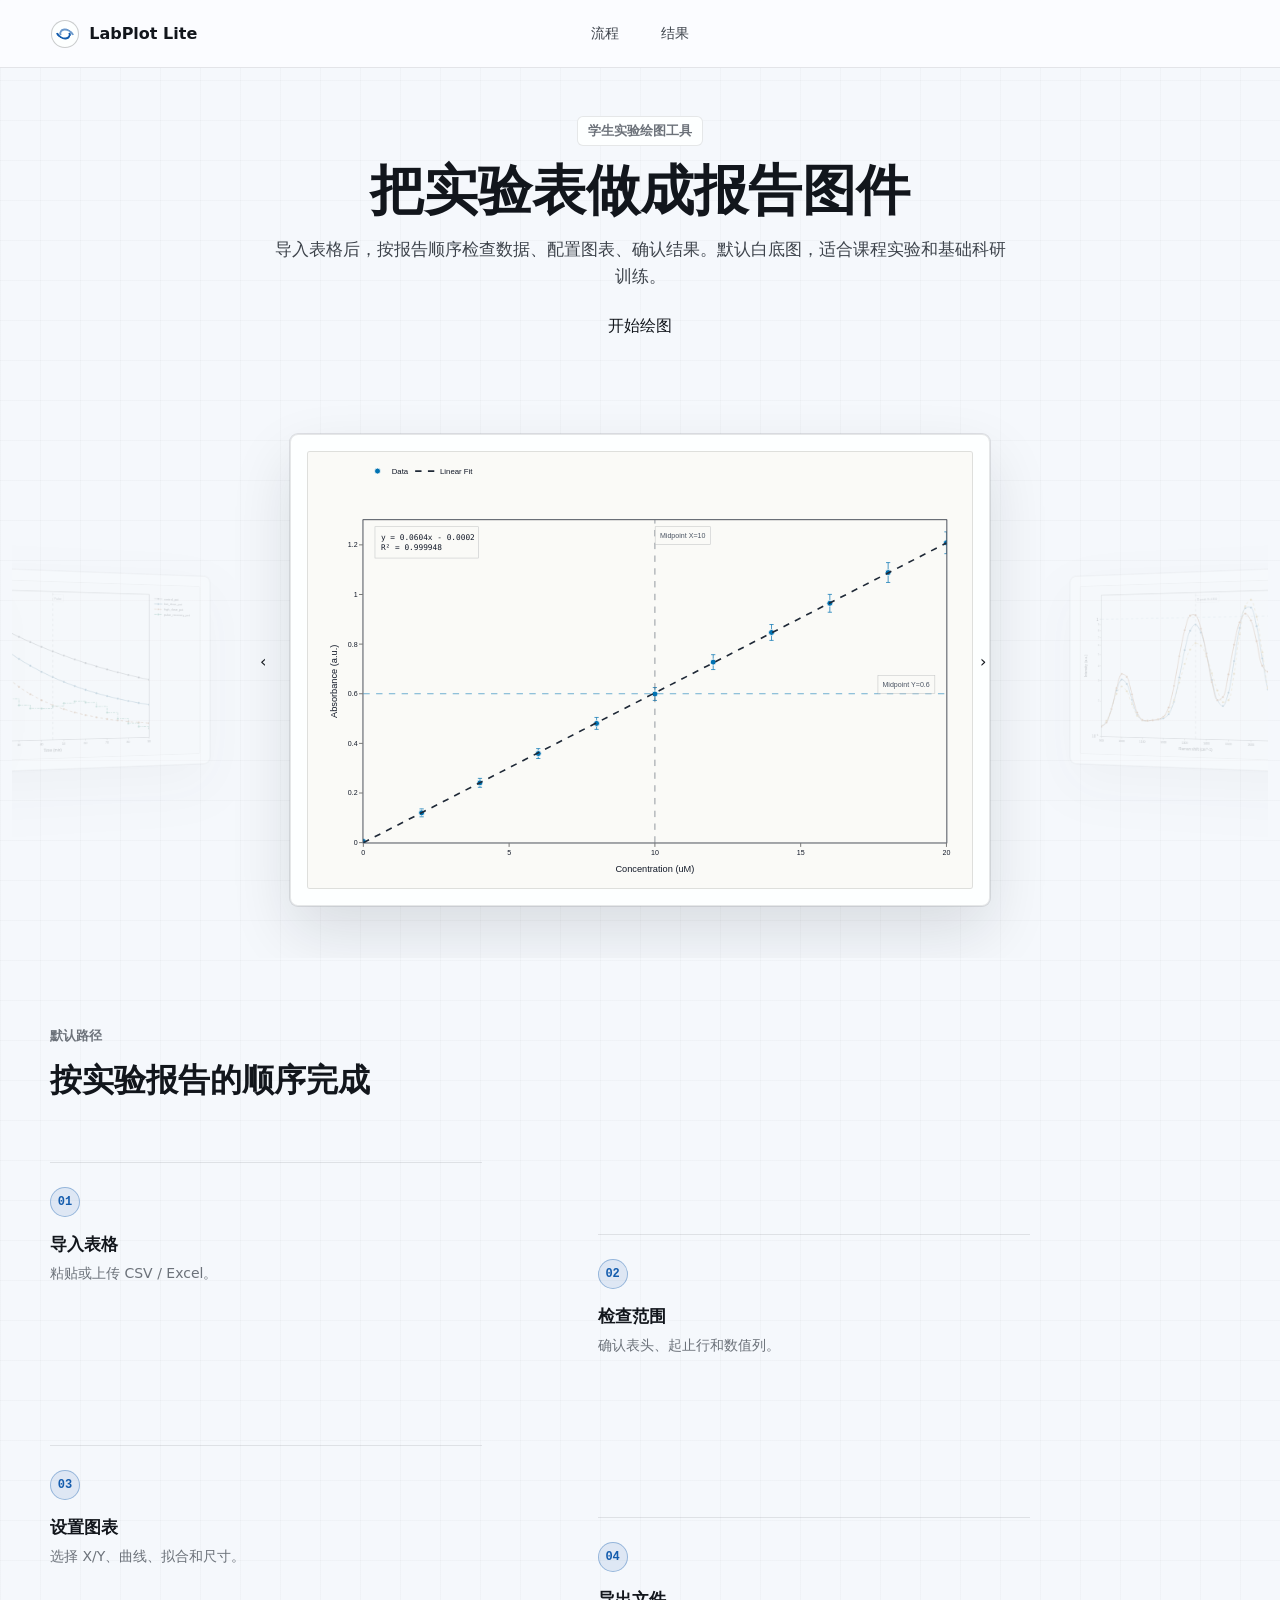
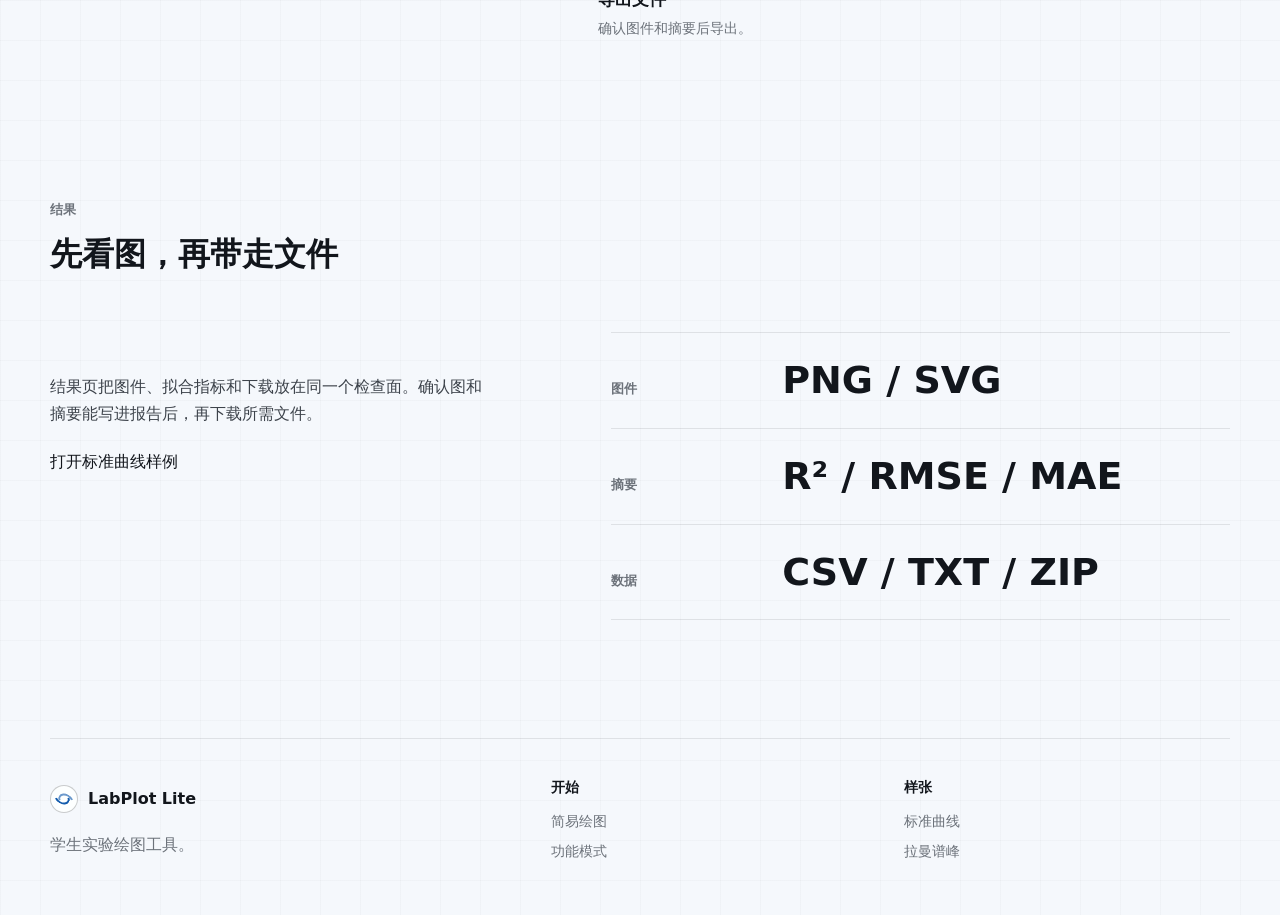
==== commit 343d15b3: "Refine landing page rhythm" ====
--- a/index.html
+++ b/index.html
@@ -21,15 +21,15 @@
       </a>
       <nav class="nav-links" aria-label="首页导航">
         <a href="#workflow">流程</a>
-        <a href="#useCases">场景</a>
+        <a href="#result">结果</a>
       </nav>
     </header>
 
     <section class="hero landing-hero" id="heroSection" aria-labelledby="heroTitle">
       <div class="hero-copy">
         <div class="eyebrow">学生实验绘图工具</div>
-        <h1 id="heroTitle">把实验表做成报告图</h1>
-        <p class="hero-desc">导入 CSV / Excel，检查范围，生成白底图、拟合摘要和 PNG / SVG / ZIP。</p>
+        <h1 id="heroTitle">把实验表做成报告图件</h1>
+        <p class="hero-desc">导入表格后，按报告顺序检查数据、配置图表、确认结果。默认白底图，适合课程实验和基础科研训练。</p>
 
         <div class="hero-actions">
           <cds-button href="./workbench.html?mode=simple" kind="primary" size="lg">开始绘图</cds-button>
@@ -91,37 +91,36 @@
         <li>
           <span>04</span>
           <strong>导出文件</strong>
-          <p>下载 PNG、SVG、CSV、TXT 和 ZIP。</p>
+          <p>确认图件和摘要后导出。</p>
         </li>
       </ol>
     </section>
 
-    <section class="usecase-section" id="useCases" aria-labelledby="useCaseTitle">
+    <section class="result-section" id="result" aria-labelledby="resultTitle">
       <div class="section-heading" data-reveal>
-        <span>场景</span>
-        <h2 id="useCaseTitle">给常见实验报告留一条直路</h2>
+        <span>结果</span>
+        <h2 id="resultTitle">先看图，再带走文件</h2>
       </div>
 
-      <div class="usecase-list" data-reveal>
-        <div>
-          <span>课程实验</span>
-          <strong>从表格到白底图</strong>
-          <p>保留表头识别、范围检查和一键导出。</p>
+      <div class="landing-result-layout" data-reveal>
+        <div class="landing-result-note">
+          <p>结果页把图件、拟合指标和下载放在同一个检查面。确认图和摘要能写进报告后，再下载所需文件。</p>
+          <cds-button href="./workbench.html?sample=sample_03_abs_error.xlsx" kind="tertiary">打开标准曲线样例</cds-button>
         </div>
-        <div>
-          <span>科研训练</span>
-          <strong>先看拟合是否可信</strong>
-          <p>输出 R²、RMSE、MAE 和残差判断依据。</p>
-        </div>
-        <div>
-          <span>竞赛项目</span>
-          <strong>多曲线快速比较</strong>
-          <p>用样品叠图、参考线和图例整理结果。</p>
-        </div>
-        <div>
-          <span>报告提交</span>
-          <strong>打包图件和数据</strong>
-          <p>PNG、SVG、CSV、TXT 和 ZIP 一次带走。</p>
+
+        <div class="landing-result-output" aria-label="结果页输出内容">
+          <div>
+            <span>图件</span>
+            <strong>PNG / SVG</strong>
+          </div>
+          <div>
+            <span>摘要</span>
+            <strong>R² / RMSE / MAE</strong>
+          </div>
+          <div>
+            <span>数据</span>
+            <strong>CSV / TXT / ZIP</strong>
+          </div>
         </div>
       </div>
     </section>
@@ -146,11 +145,6 @@
           <a href="./workbench.html?sample=sample_03_abs_error.xlsx">标准曲线</a>
           <a href="./workbench.html?sample=sample_04_invalid_log.xlsx">拉曼谱峰</a>
         </div>
-        <div>
-          <strong>输出</strong>
-          <span>PNG / SVG</span>
-          <span>CSV / TXT / ZIP</span>
-        </div>
       </nav>
     </footer>
   </main>
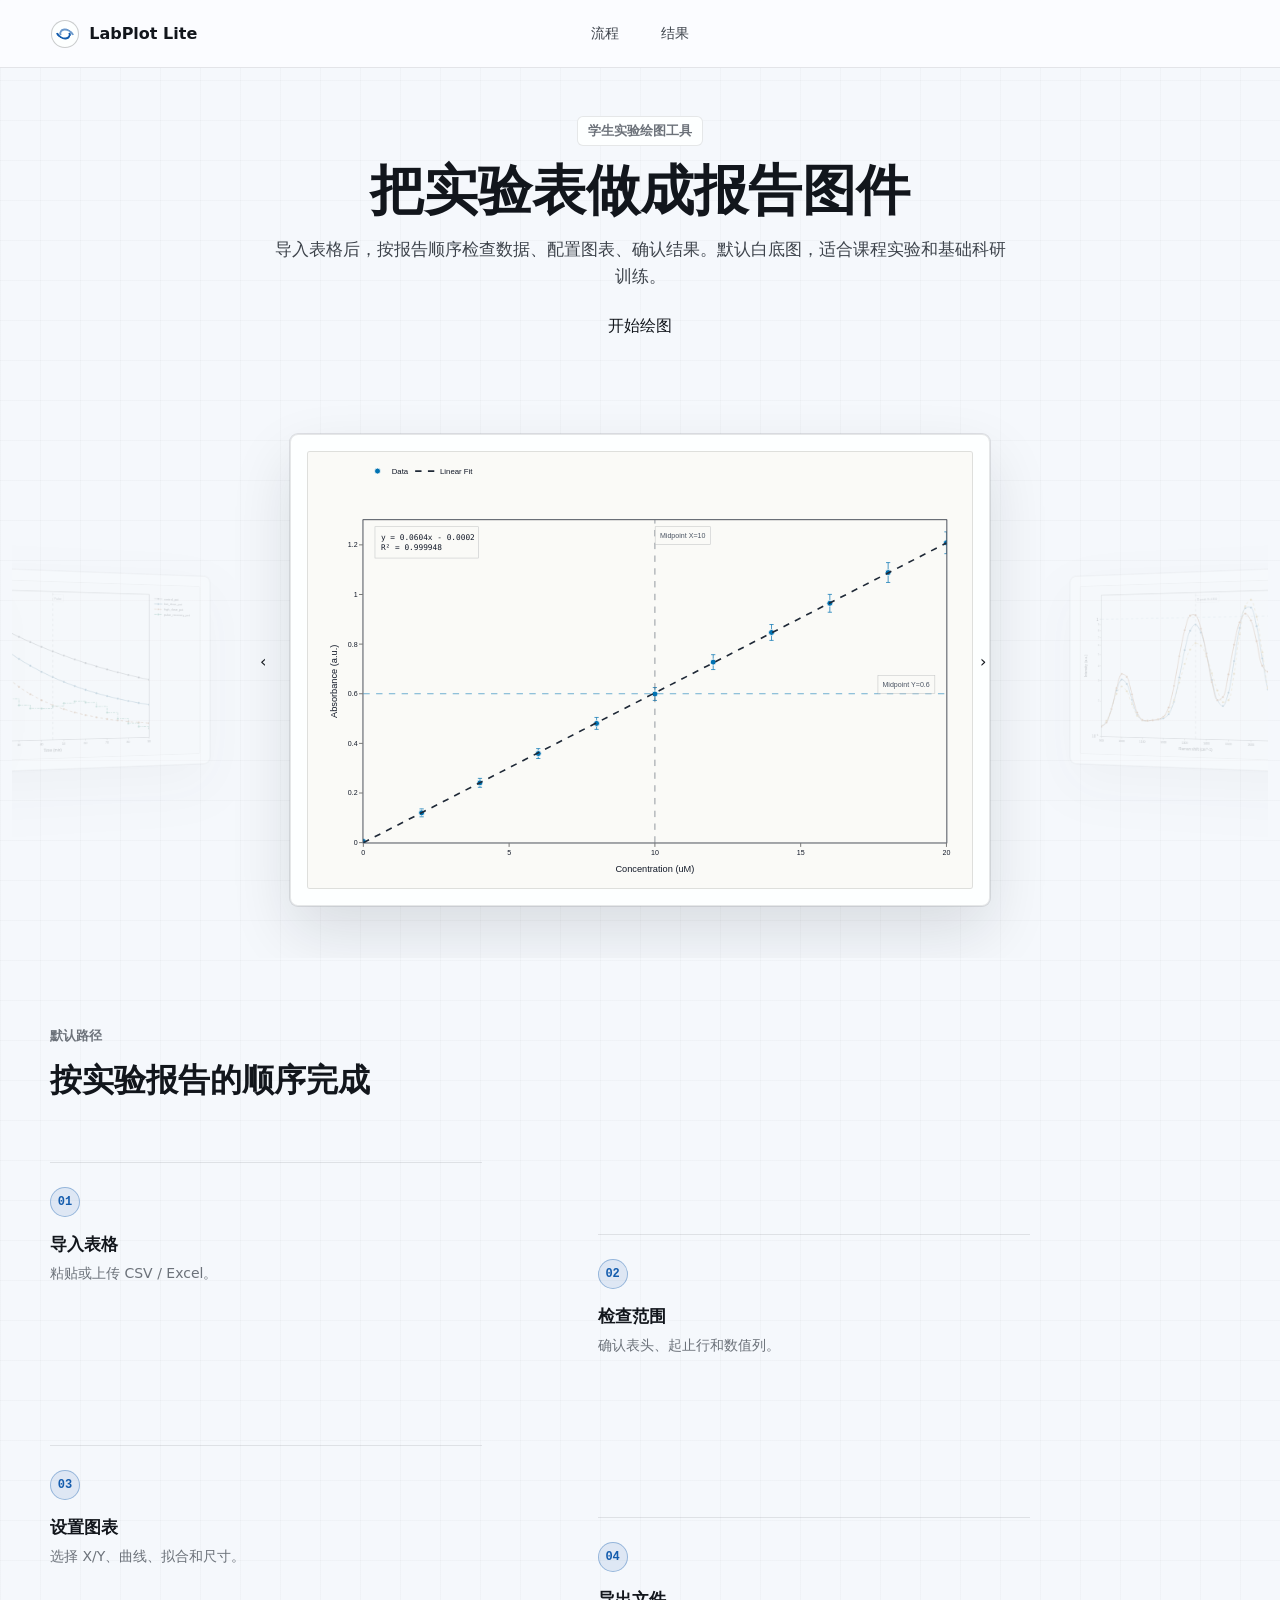
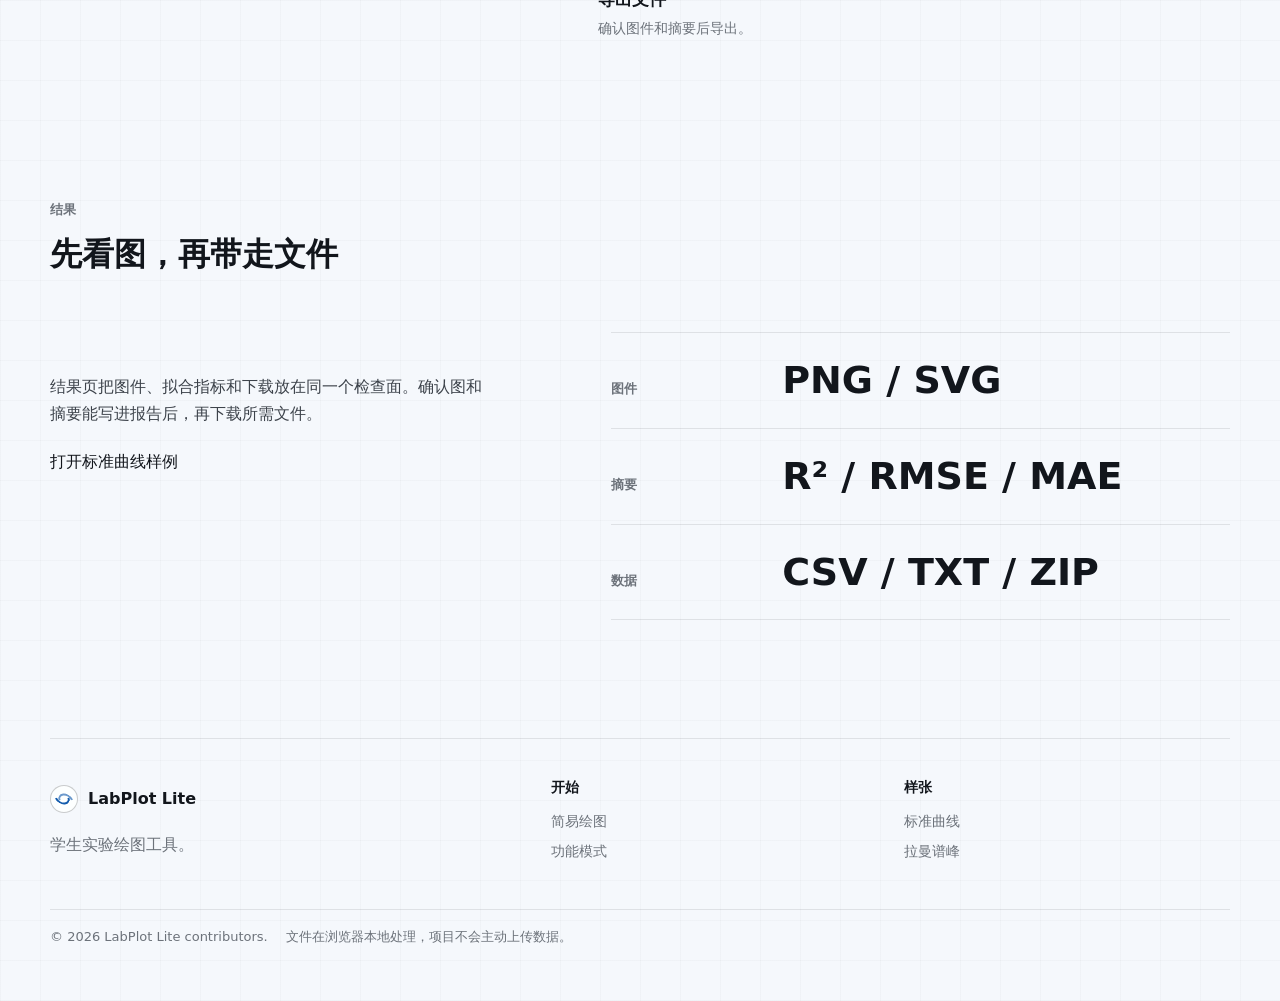
==== commit 15ea0abb: "Add product copyright information" ====
--- a/index.html
+++ b/index.html
@@ -4,6 +4,8 @@
   <meta charset="utf-8">
   <meta name="viewport" content="width=device-width, initial-scale=1, viewport-fit=cover">
   <meta http-equiv="Content-Security-Policy" content="default-src 'self'; script-src 'self' https://1.www.s81c.com https://cdn.jsdelivr.net https://cdn.plot.ly; style-src 'self' 'unsafe-inline'; img-src 'self' data: blob:; connect-src 'self' data: blob:; object-src 'none'; base-uri 'self'; form-action 'none'">
+  <meta name="description" content="LabPlot Lite 是一个在浏览器中完成学生实验数据绘图、拟合检查和文件导出的静态网页工具。">
+  <meta name="application-name" content="LabPlot Lite">
   <link rel="icon" href="./static/logo_dark.png" type="image/png">
   <title>LabPlot Lite - 学生实验绘图工具</title>
   <script src="./static/theme.js"></script>
@@ -146,6 +148,11 @@
           <a href="./workbench.html?sample=sample_04_invalid_log.xlsx">拉曼谱峰</a>
         </div>
       </nav>
+
+      <div class="footer-legal">
+        <span>© 2026 LabPlot Lite contributors.</span>
+        <span>文件在浏览器本地处理，项目不会主动上传数据。</span>
+      </div>
     </footer>
   </main>
 </body>
